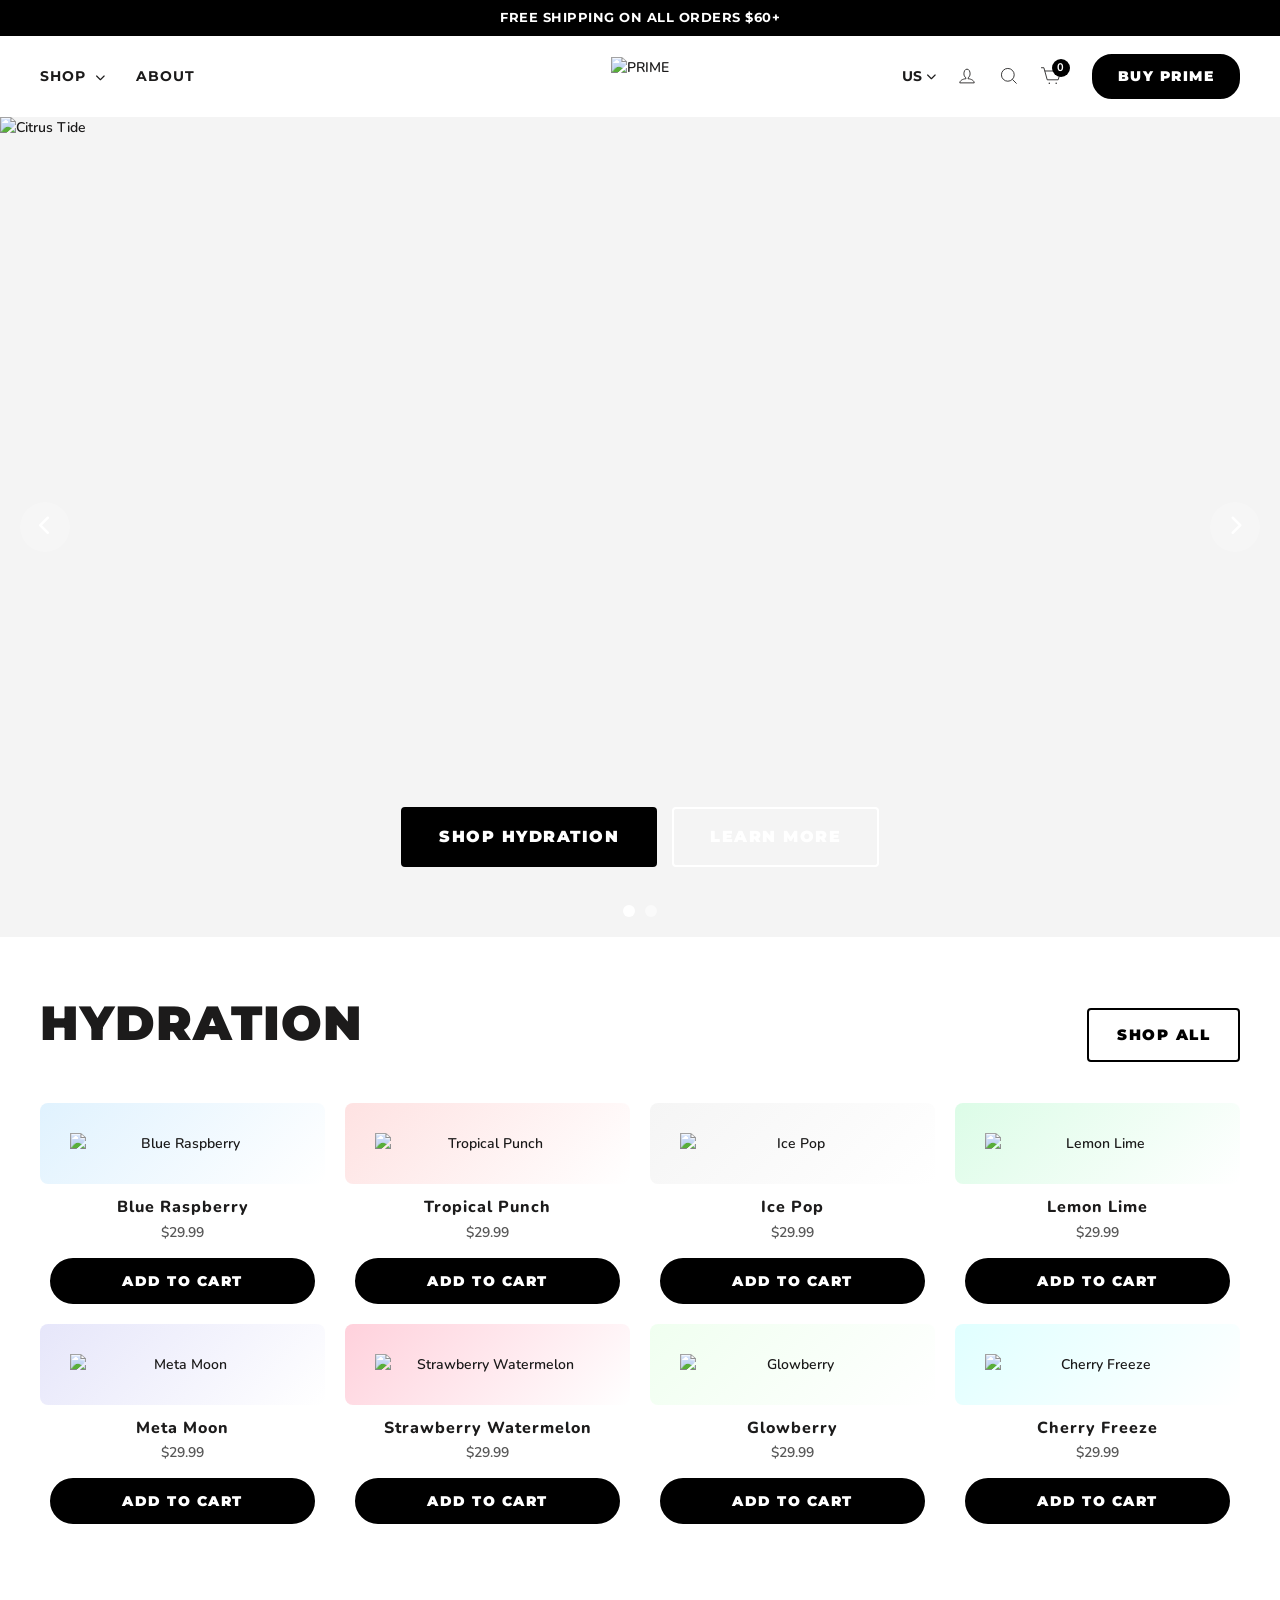
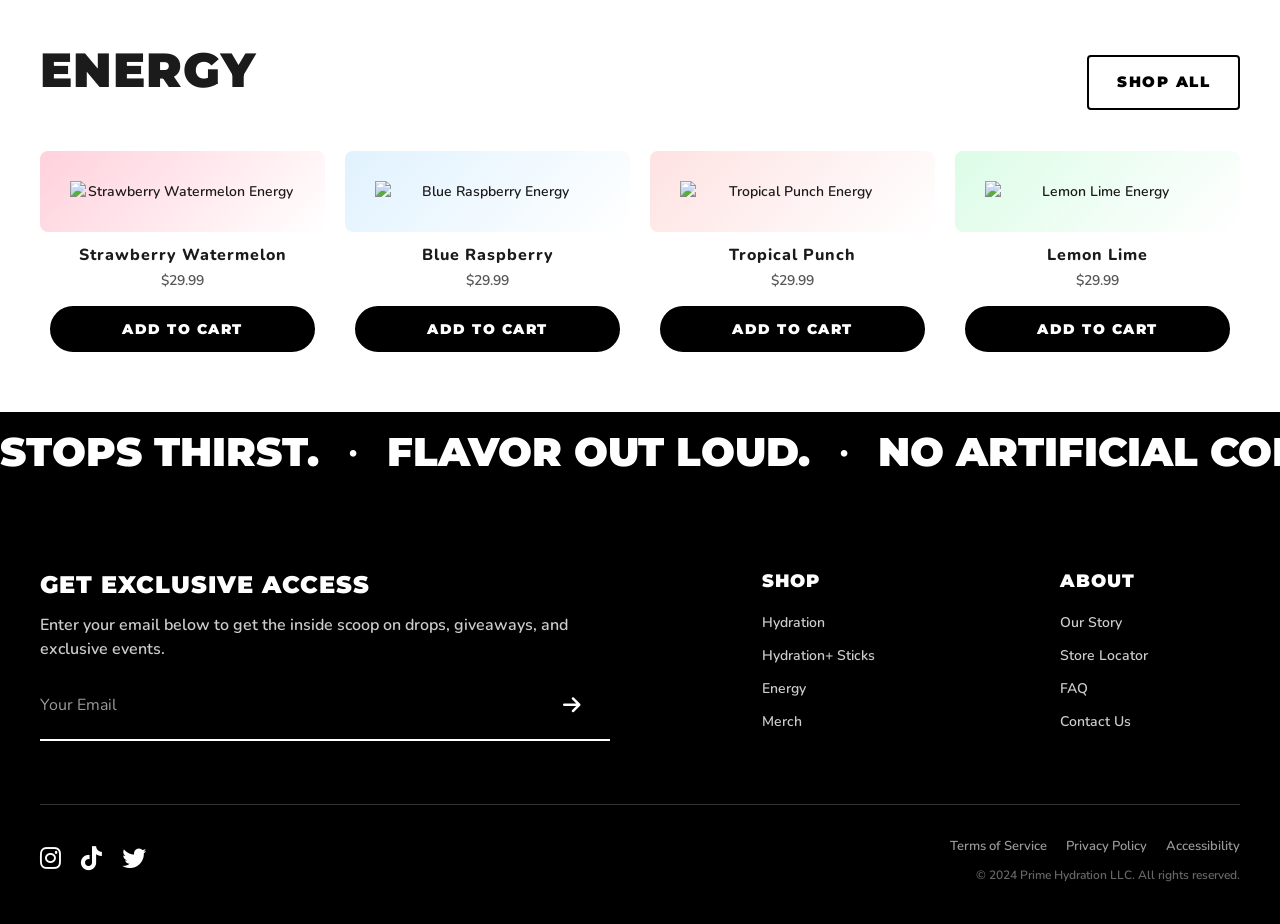
==== index.html @ 5a7ee8ff "INIT" ====
<!DOCTYPE html>
<html lang="en">

<head>
    <meta charset="UTF-8">
    <meta name="viewport" content="width=device-width, initial-scale=1.0">
    <title>Prime - Hydration, Energy, Stops Thirst</title>
    <!-- Fonts -->
    <link rel="preconnect" href="https://fonts.googleapis.com">
    <link rel="preconnect" href="https://fonts.gstatic.com" crossorigin>
    <link
        href="https://fonts.googleapis.com/css2?family=Montserrat:wght@500;700;900&family=Nunito:wght@400;600;700;800&display=swap"
        rel="stylesheet">
    <!-- Icons -->
    <link rel="stylesheet" href="https://cdnjs.cloudflare.com/ajax/libs/font-awesome/6.4.0/css/all.min.css">
    <!-- CSS -->
    <link rel="stylesheet" href="css/style.css">
</head>

<body>
    <div class="promo-bar">
        FREE SHIPPING ON ALL ORDERS $60+
    </div>

    <header class="header" id="header">
        <div class="header-left">
            <button class="mobile-menu-btn" aria-label="Menu"><i class="fa-solid fa-bars"></i></button>
            <nav class="nav-links">
                <a href="#" class="nav-link">SHOP <i class="fa-solid fa-chevron-down nav-chevron"></i></a>
                <a href="#" class="nav-link">ABOUT</a>
            </nav>
        </div>

        <div class="header-center">
            <a href="#" class="logo">
                <img src="https://drinkprime.com/cdn/shop/files/Prime-Logo_1600x.png?v=1637610173" alt="PRIME"
                    class="logo-img">
            </a>
        </div>

        <div class="header-right">
            <div class="country-selector icon-link">
                <span class="flag-icon">US</span> <i class="fa-solid fa-chevron-down nav-chevron"></i>
            </div>
            <a href="#" class="icon-link"><svg aria-hidden="true" focusable="false" role="presentation"
                    class="icon icon-user" viewBox="0 0 64 64" width="22" height="22">
                    <path
                        d="M35 39.84v-2.53c3.3-1.91 6-6.66 6-11.41 0-7.3-3-13.82-9-13.82s-9 6.52-9 13.82c0 4.75 2.7 9.51 6 11.41v2.53c-10.18.85-18 6-18 12.16h42c0-6.19-7.82-11.31-18-12.16z"
                        fill="none" stroke="currentColor" stroke-miterlimit="10" stroke-width="2.5"></path>
                </svg></a>
            <a href="#" class="icon-link"><svg aria-hidden="true" focusable="false" role="presentation"
                    class="icon icon-search" viewBox="0 0 64 64" width="22" height="22">
                    <path d="M47.16 28.58A18.58 18.58 0 1 1 28.58 10a18.58 18.58 0 0 1 18.58 18.58zM54 54L41.94 42"
                        fill="none" stroke="currentColor" stroke-miterlimit="10" stroke-width="2.5"></path>
                </svg></a>
            <a href="#" class="icon-link cart-icon">
                <svg aria-hidden="true" focusable="false" role="presentation" class="icon icon-cart" viewBox="0 0 64 64"
                    width="22" height="22">
                    <path d="M14 17.44h46.79l-7.94 25.61H20.96l-9.65-35.1H3" fill="none" stroke="currentColor"
                        stroke-miterlimit="10" stroke-width="2.5"></path>
                    <circle cx="27" cy="53" r="2" fill="currentColor"></circle>
                    <circle cx="47" cy="53" r="2" fill="currentColor"></circle>
                </svg>
                <span class="cart-count">0</span>
            </a>
            <a href="#" class="btn btn-primary buy-prime-btn d-none-mobile">BUY PRIME</a>
        </div>
    </header>

    <main>
        <!-- Hero Slideshow -->
        <section class="hero slideshow-container">
            <div class="slide active">
                <picture>
                    <source media="(min-width: 768px)"
                        srcset="https://drinkprime.com/cdn/shop/files/CIT_Web_DropBanner_Desktop_4320x1926_0a351f98-a2d5-452d-bfcd-c1e41a1df434_1600x.jpg?v=1772810176">
                    <img src="https://drinkprime.com/cdn/shop/files/CIT_Web_DropBanner_Desktop_4320x1926_0a351f98-a2d5-452d-bfcd-c1e41a1df434_1600x.jpg?v=1772810176"
                        alt="Citrus Tide" class="hero-bg-img">
                </picture>
                <div class="slide-content bottom-center fade-up-in">
                    <div class="hero-actions">
                        <a href="#" class="btn btn-primary btn-large">SHOP HYDRATION</a>
                        <a href="#" class="btn btn-outline-white btn-large">LEARN MORE</a>
                    </div>
                </div>
            </div>
            <div class="slide">
                <picture>
                    <div class="hero-bg-img"
                        style="background: linear-gradient(135deg, #1C1B1B, #333); width: 100%; height: 100%;"></div>
                </picture>
                <div class="slide-content center-center fade-up-in">
                    <h2 style="color:white; font-size:60px; margin-bottom:20px;">ENERGY</h2>
                    <div class="hero-actions">
                        <a href="#" class="btn btn-primary btn-large">SHOP ENERGY</a>
                    </div>
                </div>
            </div>

            <div class="slider-controls">
                <button class="slider-btn prev-btn" aria-label="Previous slide"><i
                        class="fa-solid fa-chevron-left"></i></button>
                <button class="slider-btn next-btn" aria-label="Next slide"><i
                        class="fa-solid fa-chevron-right"></i></button>
                <div class="slider-dots">
                    <span class="dot active" data-index="0"></span>
                    <span class="dot" data-index="1"></span>
                </div>
            </div>
        </section>

        <!-- Product Collection - Hydration -->
        <section class="collection-section container scroll-reveal">
            <div class="section-header">
                <h2 class="section-title">HYDRATION</h2>
                <a href="#" class="btn btn-outline-black shop-all-btn">SHOP ALL</a>
            </div>

            <div class="product-grid">
                <!-- Blue Raspberry -->
                <div class="product-card">
                    <div class="product-image-container gradient-bg-blue">
                        <img src="https://drinkprime.com/cdn/shop/products/PrimeHydration_1serve_bluerasberry_0000_2000x.png?v=1656076581"
                            alt="Blue Raspberry" class="product-img">
                    </div>
                    <div class="product-info">
                        <h3 class="product-title">Blue Raspberry</h3>
                        <div class="product-price">$29.99</div>
                        <button class="btn btn-primary w-100 add-to-cart-btn">ADD TO CART</button>
                    </div>
                </div>

                <!-- Tropical Punch -->
                <div class="product-card">
                    <div class="product-image-container gradient-bg-red">
                        <img src="https://drinkprime.com/cdn/shop/products/PrimeHydration_1serve_tropicalpunch_0000_1200x.png?v=1656076860"
                            alt="Tropical Punch" class="product-img">
                    </div>
                    <div class="product-info">
                        <h3 class="product-title">Tropical Punch</h3>
                        <div class="product-price">$29.99</div>
                        <button class="btn btn-primary w-100 add-to-cart-btn">ADD TO CART</button>
                    </div>
                </div>

                <!-- Ice Pop -->
                <div class="product-card">
                    <div class="product-image-container gradient-bg-grey">
                        <img src="https://drinkprime.com/cdn/shop/products/PrimeHydration_1serve_IcePop_0000_1200x.png?v=1656076690"
                            alt="Ice Pop" class="product-img">
                    </div>
                    <div class="product-info">
                        <h3 class="product-title">Ice Pop</h3>
                        <div class="product-price">$29.99</div>
                        <button class="btn btn-primary w-100 add-to-cart-btn">ADD TO CART</button>
                    </div>
                </div>

                <!-- Lemon Lime -->
                <div class="product-card">
                    <div class="product-image-container gradient-bg-green">
                        <img src="https://drinkprime.com/cdn/shop/products/PrimeHydration_1serve_lemonlime_0000_1200x.png?v=1656076731"
                            alt="Lemon Lime" class="product-img">
                    </div>
                    <div class="product-info">
                        <h3 class="product-title">Lemon Lime</h3>
                        <div class="product-price">$29.99</div>
                        <button class="btn btn-primary w-100 add-to-cart-btn">ADD TO CART</button>
                    </div>
                </div>

                <!-- Meta Moon -->
                <div class="product-card">
                    <div class="product-image-container gradient-bg-purple">
                        <img src="https://drinkprime.com/cdn/shop/products/Prime-Metamoon-ProductDetail-front_1200x.png?v=1662754165"
                            alt="Meta Moon" class="product-img">
                    </div>
                    <div class="product-info">
                        <h3 class="product-title">Meta Moon</h3>
                        <div class="product-price">$29.99</div>
                        <button class="btn btn-primary w-100 add-to-cart-btn">ADD TO CART</button>
                    </div>
                </div>

                <!-- Strawberry Watermelon -->
                <div class="product-card">
                    <div class="product-image-container gradient-bg-pink">
                        <img src="https://drinkprime.com/cdn/shop/products/Front_1200x.png?v=1672937745"
                            alt="Strawberry Watermelon" class="product-img">
                    </div>
                    <div class="product-info">
                        <h3 class="product-title">Strawberry Watermelon</h3>
                        <div class="product-price">$29.99</div>
                        <button class="btn btn-primary w-100 add-to-cart-btn">ADD TO CART</button>
                    </div>
                </div>

                <!-- Glowberry -->
                <div class="product-card">
                    <div class="product-image-container gradient-bg-lime">
                        <img src="https://drinkprime.com/cdn/shop/files/GB_Product_Page_-_Front_2000x.png?v=1722366864"
                            alt="Glowberry" class="product-img">
                    </div>
                    <div class="product-info">
                        <h3 class="product-title">Glowberry</h3>
                        <div class="product-price">$29.99</div>
                        <button class="btn btn-primary w-100 add-to-cart-btn">ADD TO CART</button>
                    </div>
                </div>

                <!-- Cherry Freeze -->
                <div class="product-card">
                    <div class="product-image-container gradient-bg-cyan">
                        <img src="https://drinkprime.com/cdn/shop/files/Prime_hydration_1serve_16.9oz_US_CherryFreeze_Fortis_00000_1200x.png?v=1745589968"
                            alt="Cherry Freeze" class="product-img">
                    </div>
                    <div class="product-info">
                        <h3 class="product-title">Cherry Freeze</h3>
                        <div class="product-price">$29.99</div>
                        <button class="btn btn-primary w-100 add-to-cart-btn">ADD TO CART</button>
                    </div>
                </div>
            </div>
        </section>

        <!-- Product Collection - Energy -->
        <section class="collection-section container scroll-reveal">
            <div class="section-header">
                <h2 class="section-title">ENERGY</h2>
                <a href="#" class="btn btn-outline-black shop-all-btn">SHOP ALL</a>
            </div>

            <div class="product-grid">
                <!-- Strawberry Watermelon Energy -->
                <div class="product-card">
                    <div class="product-image-container gradient-bg-pink">
                        <img src="https://drinkprime.com/cdn/shop/products/Front_1200x.png?v=1672937745"
                            alt="Strawberry Watermelon Energy" class="product-img">
                    </div>
                    <div class="product-info">
                        <h3 class="product-title">Strawberry Watermelon</h3>
                        <div class="product-price">$29.99</div>
                        <button class="btn btn-primary w-100 add-to-cart-btn">ADD TO CART</button>
                    </div>
                </div>

                <!-- Blue Raspberry Energy -->
                <div class="product-card">
                    <div class="product-image-container gradient-bg-blue">
                        <img src="https://drinkprime.com/cdn/shop/products/PrimeHydration_1serve_bluerasberry_0000_2000x.png?v=1656076581"
                            alt="Blue Raspberry Energy" class="product-img">
                    </div>
                    <div class="product-info">
                        <h3 class="product-title">Blue Raspberry</h3>
                        <div class="product-price">$29.99</div>
                        <button class="btn btn-primary w-100 add-to-cart-btn">ADD TO CART</button>
                    </div>
                </div>

                <!-- Tropical Punch Energy -->
                <div class="product-card">
                    <div class="product-image-container gradient-bg-red">
                        <img src="https://drinkprime.com/cdn/shop/products/PrimeHydration_1serve_tropicalpunch_0000_1200x.png?v=1656076860"
                            alt="Tropical Punch Energy" class="product-img">
                    </div>
                    <div class="product-info">
                        <h3 class="product-title">Tropical Punch</h3>
                        <div class="product-price">$29.99</div>
                        <button class="btn btn-primary w-100 add-to-cart-btn">ADD TO CART</button>
                    </div>
                </div>

                <!-- Lemon Lime Energy -->
                <div class="product-card">
                    <div class="product-image-container gradient-bg-green">
                        <img src="https://drinkprime.com/cdn/shop/products/PrimeHydration_1serve_lemonlime_0000_1200x.png?v=1656076731"
                            alt="Lemon Lime Energy" class="product-img">
                    </div>
                    <div class="product-info">
                        <h3 class="product-title">Lemon Lime</h3>
                        <div class="product-price">$29.99</div>
                        <button class="btn btn-primary w-100 add-to-cart-btn">ADD TO CART</button>
                    </div>
                </div>
            </div>
        </section>

        <!-- Marquee / Text Crawler -->
        <section class="marquee-section overflow-hidden py-10">
            <div class="marquee-wrapper">
                <div class="marquee-content">
                    <span>STOPS THIRST.</span>
                    <span class="dot">•</span>
                    <span>FLAVOR OUT LOUD.</span>
                    <span class="dot">•</span>
                    <span>NO ARTIFICIAL COLORS.</span>
                    <span class="dot">•</span>
                    <span>10% COCONUT WATER.</span>
                    <span class="dot">•</span>
                    <span>STOPS THIRST.</span>
                    <span class="dot">•</span>
                    <span>FLAVOR OUT LOUD.</span>
                    <span class="dot">•</span>
                    <span>NO ARTIFICIAL COLORS.</span>
                    <span class="dot">•</span>
                    <span>10% COCONUT WATER.</span>
                </div>
                <div class="marquee-content" aria-hidden="true">
                    <span>STOPS THIRST.</span>
                    <span class="dot">•</span>
                    <span>FLAVOR OUT LOUD.</span>
                    <span class="dot">•</span>
                    <span>NO ARTIFICIAL COLORS.</span>
                    <span class="dot">•</span>
                    <span>10% COCONUT WATER.</span>
                    <span class="dot">•</span>
                    <span>STOPS THIRST.</span>
                    <span class="dot">•</span>
                    <span>FLAVOR OUT LOUD.</span>
                    <span class="dot">•</span>
                    <span>NO ARTIFICIAL COLORS.</span>
                    <span class="dot">•</span>
                    <span>10% COCONUT WATER.</span>
                </div>
            </div>
        </section>

    </main>

    <footer class="footer">
        <div class="container">
            <div class="footer-top">
                <div class="footer-newsletter">
                    <h3>GET EXCLUSIVE ACCESS</h3>
                    <p>Enter your email below to get the inside scoop on drops, giveaways, and exclusive events.</p>
                    <form class="newsletter-form">
                        <input type="email" placeholder="Your Email" required>
                        <button type="submit" class="btn btn-square"><i class="fa-solid fa-arrow-right"></i></button>
                    </form>
                </div>
                <div class="footer-links-grid">
                    <div class="footer-col">
                        <h4>SHOP</h4>
                        <ul class="footer-links">
                            <li><a href="#">Hydration</a></li>
                            <li><a href="#">Hydration+ Sticks</a></li>
                            <li><a href="#">Energy</a></li>
                            <li><a href="#">Merch</a></li>
                        </ul>
                    </div>
                    <div class="footer-col">
                        <h4>ABOUT</h4>
                        <ul class="footer-links">
                            <li><a href="#">Our Story</a></li>
                            <li><a href="#">Store Locator</a></li>
                            <li><a href="#">FAQ</a></li>
                            <li><a href="#">Contact Us</a></li>
                        </ul>
                    </div>
                </div>
            </div>
            <div class="footer-bottom">
                <div class="footer-socials">
                    <a href="#"><i class="fa-brands fa-instagram"></i></a>
                    <a href="#"><i class="fa-brands fa-tiktok"></i></a>
                    <a href="#"><i class="fa-brands fa-twitter"></i></a>
                </div>
                <div class="footer-legal">
                    <div class="legal-links">
                        <a href="#">Terms of Service</a>
                        <a href="#">Privacy Policy</a>
                        <a href="#">Accessibility</a>
                    </div>
                    <p class="copyright">&copy; 2024 Prime Hydration LLC. All rights reserved.</p>
                </div>
            </div>
        </div>
    </footer>

    <script src="js/main.js"></script>
</body>

</html>
---- css/style.css ----
/* 
 * Prime Website CSS variables and globals 
 * Fonts: Montserrat (Headers/Nav), Nunito (Body)
 */

:root {
    --primary-color: #000000;
    --text-color: #1c1b1b;
    --bg-color: #ffffff;
    --border-color: #e5e5e5;

    --font-heading: 'Montserrat', sans-serif;
    /* Simulating Normalidad Extended */
    --font-body: 'Nunito', sans-serif;

    --transition-fast: 0.2s ease-in-out;
    --transition-normal: 0.4s cubic-bezier(0.25, 0.46, 0.45, 0.94);
    --transition-slow: 0.8s cubic-bezier(0.25, 0.46, 0.45, 0.94);
}

* {
    box-sizing: border-box;
    margin: 0;
    padding: 0;
}

body {
    font-family: var(--font-body);
    color: var(--text-color);
    background-color: var(--bg-color);
    line-height: 1.5;
    font-size: 14px;
    font-weight: 600;
    -webkit-font-smoothing: antialiased;
}

h1,
h2,
h3,
h4,
h5,
h6 {
    font-family: var(--font-heading);
    font-weight: 900;
    text-transform: uppercase;
    letter-spacing: 1px;
    line-height: 1.1;
    margin-bottom: 0.5em;
}

a {
    color: inherit;
    text-decoration: none;
    transition: color var(--transition-fast);
}

ul {
    list-style: none;
}

img {
    max-width: 100%;
    height: auto;
    display: block;
}

.container {
    max-width: 1440px;
    margin: 0 auto;
    padding: 0 40px;
}

@media (max-width: 768px) {
    .container {
        padding: 0 20px;
    }
}

/* ==========================================
 * Promo Bar 
 * ========================================== */
.promo-bar {
    background-color: var(--primary-color);
    color: white;
    text-align: center;
    padding: 8px;
    font-size: 13px;
    font-family: var(--font-heading);
    font-weight: 700;
    letter-spacing: 0.5px;
    z-index: 1001;
    position: relative;
}

/* ==========================================
 * Buttons 
 * ========================================== */
.btn {
    display: inline-flex;
    align-items: center;
    justify-content: center;
    padding: 14px 28px;
    font-family: var(--font-heading);
    font-weight: 900;
    font-size: 15px;
    text-transform: uppercase;
    letter-spacing: 1.5px;
    border-radius: 4px;
    cursor: pointer;
    border: none;
    transition: all 0.3s ease;
    text-align: center;
    position: relative;
    overflow: hidden;
}

.btn-large {
    padding: 16px 36px;
    font-size: 16px;
}

.w-100 {
    width: 100%;
}

.btn-primary {
    background-color: var(--primary-color);
    color: white;
    border: 2px solid var(--primary-color);
}

.btn-primary:hover {
    background-color: transparent;
    color: var(--primary-color);
}

/* Fill animation for black outline button */
.btn-outline-black {
    background: transparent;
    color: var(--primary-color);
    border: 2px solid var(--primary-color);
    background-image: linear-gradient(to top, var(--primary-color) 50%, transparent 50%);
    background-size: 100% 200%;
    background-position: top;
    transition: background-position 0.4s ease-out, color 0.4s ease-out;
}

.btn-outline-black:hover {
    background-position: bottom;
    color: white;
}

/* Fill animation for white outline button */
.btn-outline-white {
    background: transparent;
    color: white;
    border: 2px solid white;
    background-image: linear-gradient(to top, white 50%, transparent 50%);
    background-size: 100% 200%;
    background-position: top;
    transition: background-position 0.4s ease-out, color 0.4s ease-out;
}

.btn-outline-white:hover {
    background-position: bottom;
    color: var(--primary-color);
}

/* ==========================================
 * Header 
 * ========================================== */
.header {
    display: grid;
    grid-template-columns: 1fr auto 1fr;
    align-items: center;
    padding: 18px 40px;
    background: white;
    position: sticky;
    top: 0;
    z-index: 1000;
    box-shadow: 0 1px 3px rgba(0, 0, 0, 0.05);
    transition: transform var(--transition-fast);
}

.header.scrolled-up {
    transform: translateY(-100%);
}

.header-left,
.header-right {
    display: flex;
    align-items: center;
    gap: 20px;
}

.header-right {
    justify-content: flex-end;
}

.nav-links {
    display: flex;
    gap: 30px;
}

.nav-link {
    font-family: var(--font-heading);
    font-weight: 700;
    font-size: 14px;
    letter-spacing: 1px;
    position: relative;
}

.nav-link::after {
    content: '';
    position: absolute;
    width: 0;
    height: 2px;
    bottom: -4px;
    left: 0;
    background-color: var(--primary-color);
    transition: width var(--transition-fast);
}

.nav-link:hover::after {
    width: 100%;
}

.nav-chevron {
    font-size: 10px;
    margin-left: 4px;
}

.logo-img {
    height: 38px;
}

.icon-link {
    display: flex;
    align-items: center;
    cursor: pointer;
}

.cart-icon {
    position: relative;
}

.cart-count {
    position: absolute;
    top: -6px;
    right: -8px;
    background: black;
    color: white;
    border-radius: 50%;
    width: 18px;
    height: 18px;
    display: flex;
    align-items: center;
    justify-content: center;
    font-size: 11px;
    font-weight: bold;
    font-family: var(--font-body);
}

.buy-prime-btn {
    padding: 10px 24px;
    font-size: 14px;
    border-radius: 20px;
    margin-left: 10px;
}

.mobile-menu-btn {
    display: none;
    background: none;
    border: none;
    font-size: 20px;
    cursor: pointer;
}

.flag-icon {
    font-family: var(--font-heading);
    font-weight: 700;
    font-size: 14px;
}

/* ==========================================
 * Hero Section 
 * ========================================== */
.hero {
    position: relative;
    width: 100%;
    height: calc(100vh - 80px);
    /* Adjust based on header */
    overflow: hidden;
    background-color: #f4f4f4;
}

.slide {
    position: absolute;
    top: 0;
    left: 0;
    width: 100%;
    height: 100%;
    opacity: 0;
    transition: opacity 0.8s ease;
    z-index: 1;
}

.slide.active {
    opacity: 1;
    z-index: 2;
}

.hero-bg-img {
    width: 100%;
    height: 100%;
    object-fit: cover;
    object-position: center;
}

.slide-content {
    position: absolute;
    z-index: 3;
    padding: 20px;
}

.slide-content.bottom-center {
    bottom: 50px;
    left: 50%;
    transform: translateX(-50%);
    width: 100%;
    text-align: center;
}

.center-center {
    top: 50%;
    left: 50%;
    transform: translate(-50%, -50%);
    text-align: center;
    width: 100%;
}

/* Slider Controls */
.slider-controls {
    position: absolute;
    width: 100%;
    height: 100%;
    top: 0;
    left: 0;
    pointer-events: none;
    z-index: 10;
}

.slider-btn {
    position: absolute;
    top: 50%;
    transform: translateY(-50%);
    background: rgba(255, 255, 255, 0.2);
    color: white;
    border: none;
    width: 50px;
    height: 50px;
    border-radius: 50%;
    cursor: pointer;
    pointer-events: auto;
    font-size: 20px;
    transition: background var(--transition-fast);
}

.slider-btn:hover {
    background: rgba(255, 255, 255, 0.4);
}

.prev-btn {
    left: 20px;
}

.next-btn {
    right: 20px;
}

.slider-dots {
    position: absolute;
    bottom: 20px;
    width: 100%;
    display: flex;
    justify-content: center;
    gap: 10px;
    pointer-events: auto;
}

.slider-dots .dot {
    width: 12px;
    height: 12px;
    border-radius: 50%;
    background: rgba(255, 255, 255, 0.5);
    cursor: pointer;
    transition: background var(--transition-fast);
}

.slider-dots .dot.active {
    background: white;
}

.hero-actions {
    display: flex;
    gap: 15px;
    justify-content: center;
    flex-wrap: wrap;
}

@media (max-width: 768px) {
    .hero-actions {
        flex-direction: column;
        align-items: stretch;
        width: 90%;
        margin: 0 auto;
    }
}

/* ==========================================
 * General Sections & Animation
 * ========================================== */
.section-header {
    display: flex;
    justify-content: space-between;
    align-items: baseline;
    margin-bottom: 30px;
    margin-top: 60px;
}

.section-title {
    font-size: 48px;
}

.scroll-reveal {
    opacity: 0;
    transform: translateY(40px);
    transition: opacity var(--transition-slow), transform var(--transition-slow);
}

.scroll-reveal.visible {
    opacity: 1;
    transform: translateY(0);
}

.fade-up-in {
    animation: fadeUpIn 1s ease-out forwards;
}

@keyframes fadeUpIn {
    0% {
        opacity: 0;
        transform: translate(-50%, 30px);
    }

    100% {
        opacity: 1;
        transform: translate(-50%, 0);
    }
}

/* ==========================================
 * Product Grid 
 * ========================================== */
.product-grid {
    display: grid;
    grid-template-columns: repeat(4, 1fr);
    gap: 20px;
    padding-bottom: 60px;
}

.product-card {
    text-align: center;
    cursor: pointer;
}

.product-card:hover .product-img {
    transform: scale(1.05);
}

.product-image-container {
    padding: 30px;
    border-radius: 8px;
    margin-bottom: 15px;
    position: relative;
    overflow: hidden;
    /* Soft gradients to emulate the Prime aesthetic */
}

.gradient-bg-orange {
    background: linear-gradient(135deg, #FFEFBA 0%, #FFFFFF 100%);
}

.gradient-bg-blue {
    background: linear-gradient(135deg, #E0F2FE 0%, #FFFFFF 100%);
}

.gradient-bg-red {
    background: linear-gradient(135deg, #FEE2E2 0%, #FFFFFF 100%);
}

.gradient-bg-green {
    background: linear-gradient(135deg, #DCFCE7 0%, #FFFFFF 100%);
}

.gradient-bg-pink {
    background: linear-gradient(135deg, #FFD1DC 0%, #FFFFFF 100%);
}

.gradient-bg-cyan {
    background: linear-gradient(135deg, #E0FFFF 0%, #FFFFFF 100%);
}

.gradient-bg-purple {
    background: linear-gradient(135deg, #E6E6FA 0%, #FFFFFF 100%);
}

.gradient-bg-yellow {
    background: linear-gradient(135deg, #FFF9C4 0%, #FFFFFF 100%);
}

.gradient-bg-grey {
    background: linear-gradient(135deg, #F5F5F5 0%, #FFFFFF 100%);
}

.gradient-bg-lime {
    background: linear-gradient(135deg, #F0FFF0 0%, #FFFFFF 100%);
}

.gradient-bg-dark {
    background: linear-gradient(135deg, #333333 0%, #1C1B1B 100%);
}

.product-img {
    transition: transform var(--transition-normal);
    margin: 0 auto;
}

.product-badge {
    position: absolute;
    top: 15px;
    left: 15px;
    background: black;
    color: white;
    font-family: var(--font-heading);
    font-size: 10px;
    font-weight: 800;
    padding: 4px 8px;
    border-radius: 2px;
}

.product-info {
    padding: 0 10px;
}

.product-title {
    font-size: 16px;
    margin-bottom: 5px;
    text-transform: none;
    font-family: var(--font-body);
    font-weight: 800;
}

.product-price {
    font-size: 14px;
    color: #555;
    margin-bottom: 15px;
}

.add-to-cart-btn {
    border-radius: 30px;
    padding: 12px;
    font-size: 14px;
}

/* ==========================================
 * Marquee Crawler
 * ========================================== */
.marquee-section {
    background-color: var(--primary-color);
    color: white;
    padding: 20px 0;
    user-select: none;
}

.overflow-hidden {
    overflow: hidden;
}

.marquee-wrapper {
    display: flex;
    white-space: nowrap;
}

.marquee-content {
    display: flex;
    flex: 0 0 auto;
    align-items: center;
    gap: 30px;
    animation: scrollText 20s linear infinite;
    padding-right: 30px;
}

.marquee-content span {
    font-family: var(--font-heading);
    font-size: 40px;
    font-weight: 900;
    line-height: 1;
}

.marquee-content .dot {
    font-size: 20px;
}

@keyframes scrollText {
    0% {
        transform: translateX(0);
    }

    100% {
        transform: translateX(-100%);
    }
}

/* ==========================================
 * Footer
 * ========================================== */
.footer {
    background-color: var(--primary-color);
    color: white;
    padding: 80px 0 40px;
}

.footer-top {
    display: grid;
    grid-template-columns: 1fr 1fr;
    gap: 60px;
    margin-bottom: 60px;
}

.footer-newsletter h3 {
    font-size: 24px;
    margin-bottom: 15px;
}

.footer-newsletter p {
    font-size: 16px;
    margin-bottom: 20px;
    color: #ccc;
}

.newsletter-form {
    display: flex;
    border-bottom: 2px solid white;
    padding-bottom: 10px;
}

.newsletter-form input {
    flex: 1;
    background: transparent;
    border: none;
    color: white;
    font-size: 16px;
    font-family: var(--font-body);
    outline: none;
}

.newsletter-form input::placeholder {
    color: #999;
}

.btn-square {
    background: transparent;
    color: white;
    border: none;
    cursor: pointer;
    font-size: 20px;
}

.footer-links-grid {
    display: flex;
    justify-content: space-around;
}

.footer-col h4 {
    font-size: 18px;
    margin-bottom: 20px;
}

.footer-links li {
    margin-bottom: 12px;
}

.footer-links a {
    color: #ccc;
    font-weight: 600;
}

.footer-links a:hover {
    color: white;
}

.footer-bottom {
    display: flex;
    justify-content: space-between;
    align-items: center;
    border-top: 1px solid #333;
    padding-top: 30px;
}

.footer-socials {
    display: flex;
    gap: 20px;
    font-size: 24px;
}

.footer-socials a:hover {
    color: #aaa;
}

.footer-legal {
    text-align: right;
}

.legal-links {
    margin-bottom: 10px;
}

.legal-links a {
    color: #999;
    margin-left: 15px;
    font-size: 13px;
}

.legal-links a:hover {
    color: white;
}

.copyright {
    color: #666;
    font-size: 12px;
}

/* ==========================================
 * Responsive Design 
 * ========================================== */
@media (max-width: 1024px) {
    .product-grid {
        grid-template-columns: repeat(2, 1fr);
    }
}

@media (max-width: 768px) {

    .nav-links,
    .desktop-only,
    .country-selector,
    .d-none-mobile {
        display: none;
    }

    .mobile-menu-btn {
        display: block;
    }

    .header {
        grid-template-columns: auto 1fr auto;
        padding: 15px 20px;
    }

    .footer-top {
        grid-template-columns: 1fr;
    }

    .footer-links-grid {
        justify-content: flex-start;
        gap: 40px;
    }

    .footer-bottom {
        flex-direction: column;
        gap: 30px;
        text-align: center;
        align-items: center;
    }

    .footer-legal {
        text-align: center;
    }

    .legal-links a {
        margin: 0 10px;
    }

    .section-title {
        font-size: 32px;
    }
}

@media (max-width: 480px) {
    .product-grid {
        grid-template-columns: 1fr;
    }
}
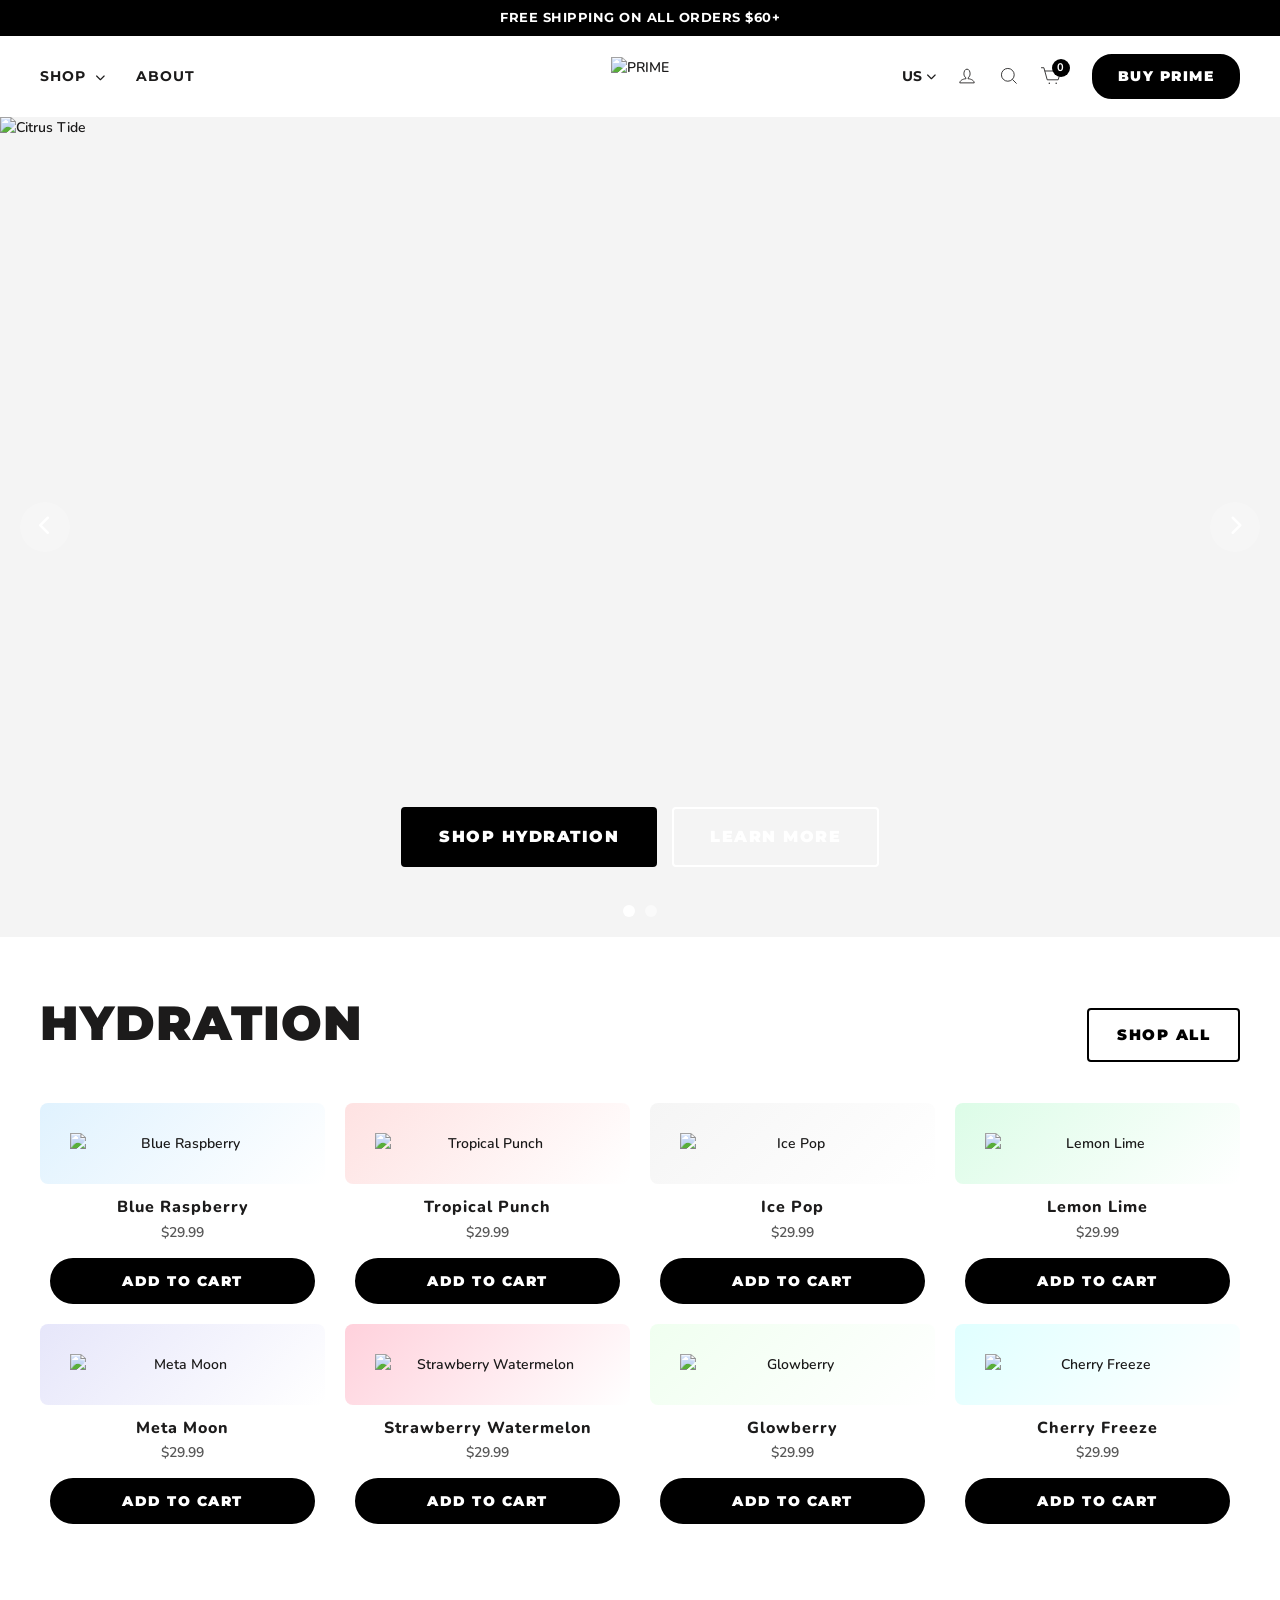
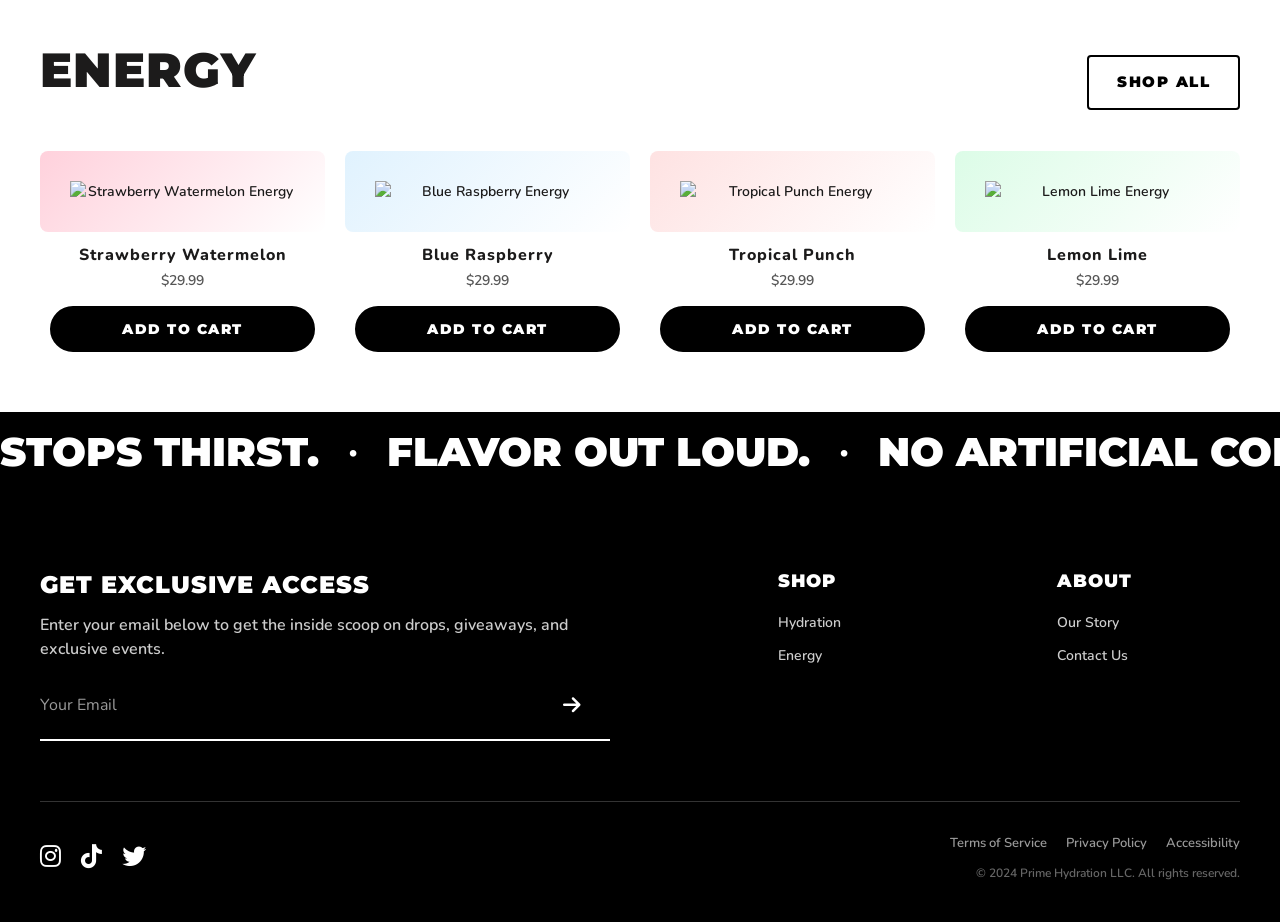
==== commit 06267545: "feat: add dedicated About Us and Cart pages, and introduce main.js for client-side functionality." ====
--- a/index.html
+++ b/index.html
@@ -5,6 +5,7 @@
     <meta charset="UTF-8">
     <meta name="viewport" content="width=device-width, initial-scale=1.0">
     <title>Prime - Hydration, Energy, Stops Thirst</title>
+    <meta name="description" content="Prime Hydration energy drinks and hydration products">
     <!-- Fonts -->
     <link rel="preconnect" href="https://fonts.googleapis.com">
     <link rel="preconnect" href="https://fonts.gstatic.com" crossorigin>
@@ -15,6 +16,15 @@
     <link rel="stylesheet" href="https://cdnjs.cloudflare.com/ajax/libs/font-awesome/6.4.0/css/all.min.css">
     <!-- CSS -->
     <link rel="stylesheet" href="css/style.css">
+    <!-- Google tag (gtag.js) -->
+    <script async src="https://www.googletagmanager.com/gtag/js?id=G-43ZJDV9CBJ"></script>
+    <script>
+        window.dataLayer = window.dataLayer || [];
+        function gtag() { dataLayer.push(arguments); }
+        gtag('js', new Date());
+
+        gtag('config', 'G-43ZJDV9CBJ');
+    </script>
 </head>
 
 <body>
@@ -26,13 +36,13 @@
         <div class="header-left">
             <button class="mobile-menu-btn" aria-label="Menu"><i class="fa-solid fa-bars"></i></button>
             <nav class="nav-links">
-                <a href="#" class="nav-link">SHOP <i class="fa-solid fa-chevron-down nav-chevron"></i></a>
-                <a href="#" class="nav-link">ABOUT</a>
+                <a href="#hydration" class="nav-link">SHOP <i class="fa-solid fa-chevron-down nav-chevron"></i></a>
+                <a href="about.html" class="nav-link">ABOUT</a>
             </nav>
         </div>
 
         <div class="header-center">
-            <a href="#" class="logo">
+            <a href="index.html" class="logo">
                 <img src="https://drinkprime.com/cdn/shop/files/Prime-Logo_1600x.png?v=1637610173" alt="PRIME"
                     class="logo-img">
             </a>
@@ -53,7 +63,7 @@
                     <path d="M47.16 28.58A18.58 18.58 0 1 1 28.58 10a18.58 18.58 0 0 1 18.58 18.58zM54 54L41.94 42"
                         fill="none" stroke="currentColor" stroke-miterlimit="10" stroke-width="2.5"></path>
                 </svg></a>
-            <a href="#" class="icon-link cart-icon">
+            <a href="cart.html" class="icon-link cart-icon">
                 <svg aria-hidden="true" focusable="false" role="presentation" class="icon icon-cart" viewBox="0 0 64 64"
                     width="22" height="22">
                     <path d="M14 17.44h46.79l-7.94 25.61H20.96l-9.65-35.1H3" fill="none" stroke="currentColor"
@@ -63,7 +73,7 @@
                 </svg>
                 <span class="cart-count">0</span>
             </a>
-            <a href="#" class="btn btn-primary buy-prime-btn d-none-mobile">BUY PRIME</a>
+            <a href="#hydration" class="btn btn-primary buy-prime-btn d-none-mobile">BUY PRIME</a>
         </div>
     </header>
 
@@ -110,7 +120,7 @@
         </section>
 
         <!-- Product Collection - Hydration -->
-        <section class="collection-section container scroll-reveal">
+        <section id="hydration" class="collection-section container scroll-reveal">
             <div class="section-header">
                 <h2 class="section-title">HYDRATION</h2>
                 <a href="#" class="btn btn-outline-black shop-all-btn">SHOP ALL</a>
@@ -224,7 +234,7 @@
         </section>
 
         <!-- Product Collection - Energy -->
-        <section class="collection-section container scroll-reveal">
+        <section id="energy" class="collection-section container scroll-reveal">
             <div class="section-header">
                 <h2 class="section-title">ENERGY</h2>
                 <a href="#" class="btn btn-outline-black shop-all-btn">SHOP ALL</a>
@@ -342,18 +352,14 @@
                     <div class="footer-col">
                         <h4>SHOP</h4>
                         <ul class="footer-links">
-                            <li><a href="#">Hydration</a></li>
-                            <li><a href="#">Hydration+ Sticks</a></li>
-                            <li><a href="#">Energy</a></li>
-                            <li><a href="#">Merch</a></li>
+                            <li><a href="#hydration">Hydration</a></li>
+                            <li><a href="#energy">Energy</a></li>
                         </ul>
                     </div>
                     <div class="footer-col">
                         <h4>ABOUT</h4>
                         <ul class="footer-links">
-                            <li><a href="#">Our Story</a></li>
-                            <li><a href="#">Store Locator</a></li>
-                            <li><a href="#">FAQ</a></li>
+                            <li><a href="about.html">Our Story</a></li>
                             <li><a href="#">Contact Us</a></li>
                         </ul>
                     </div>
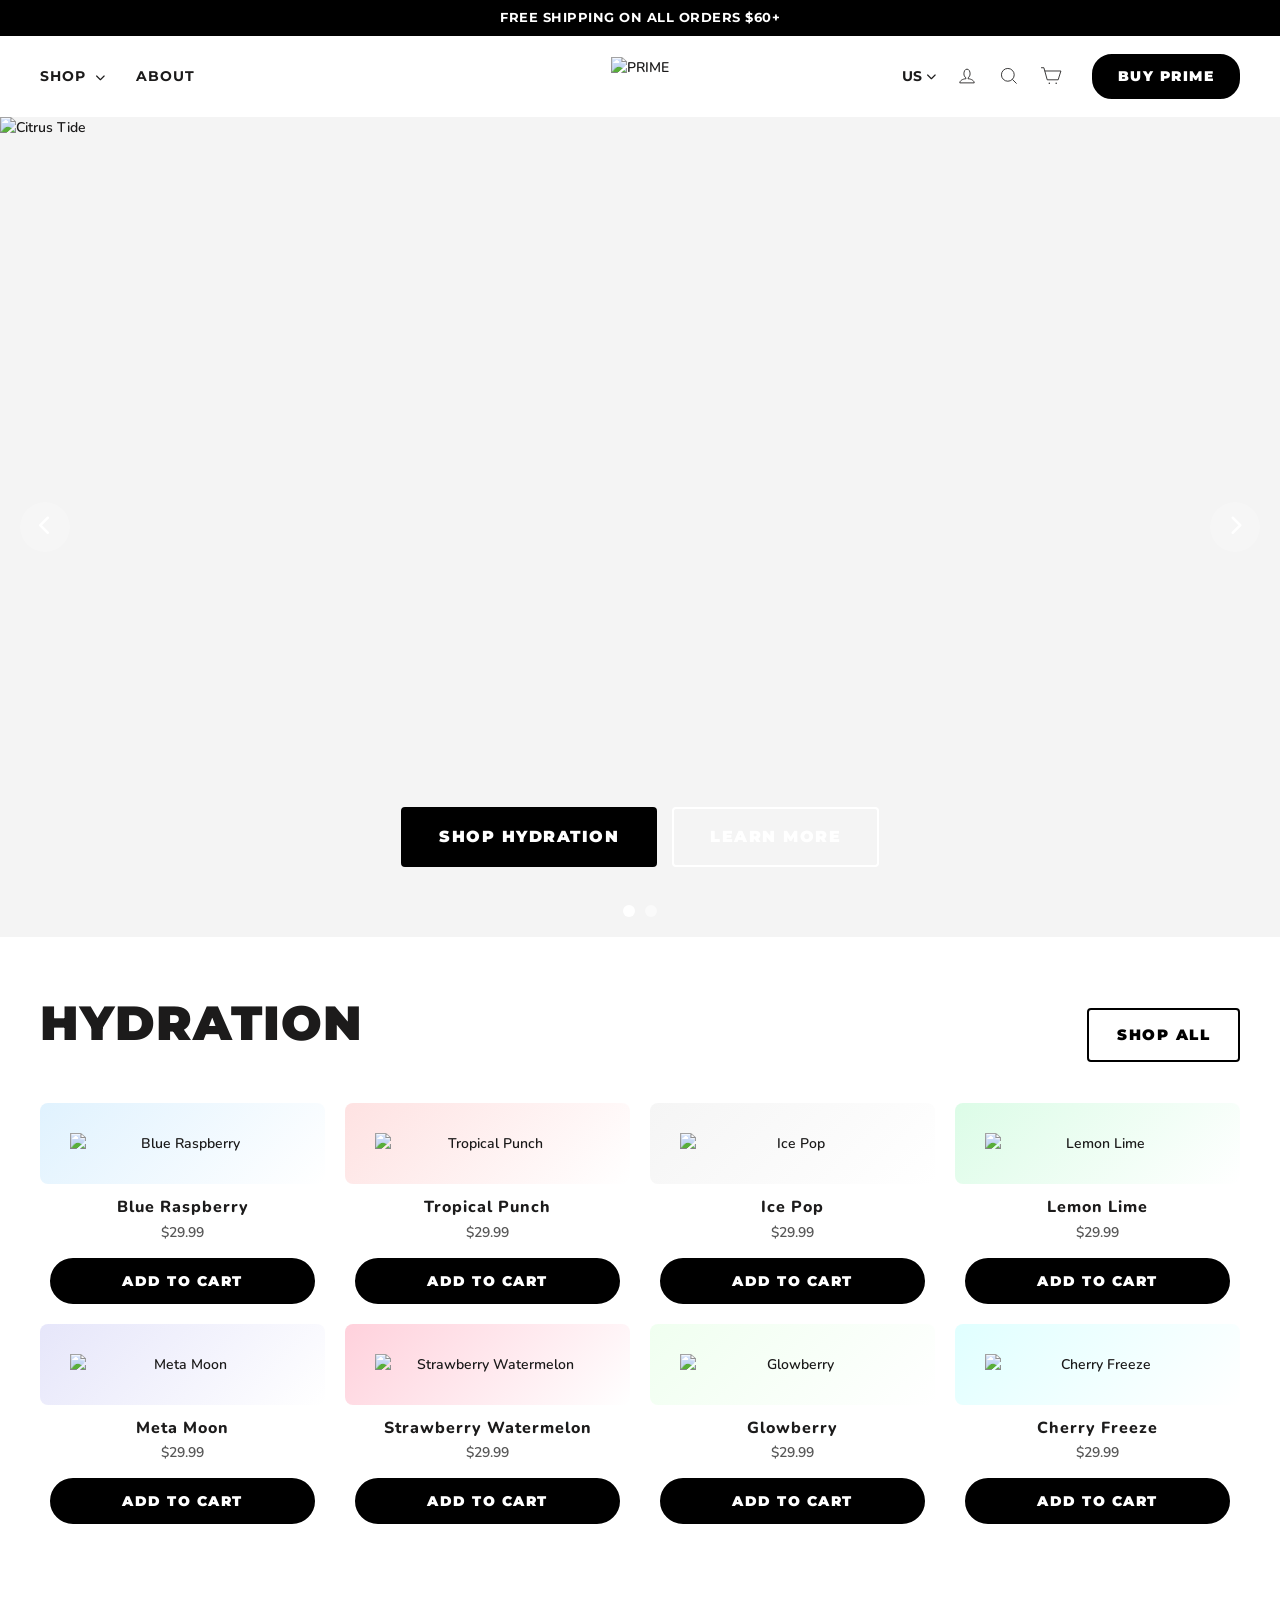
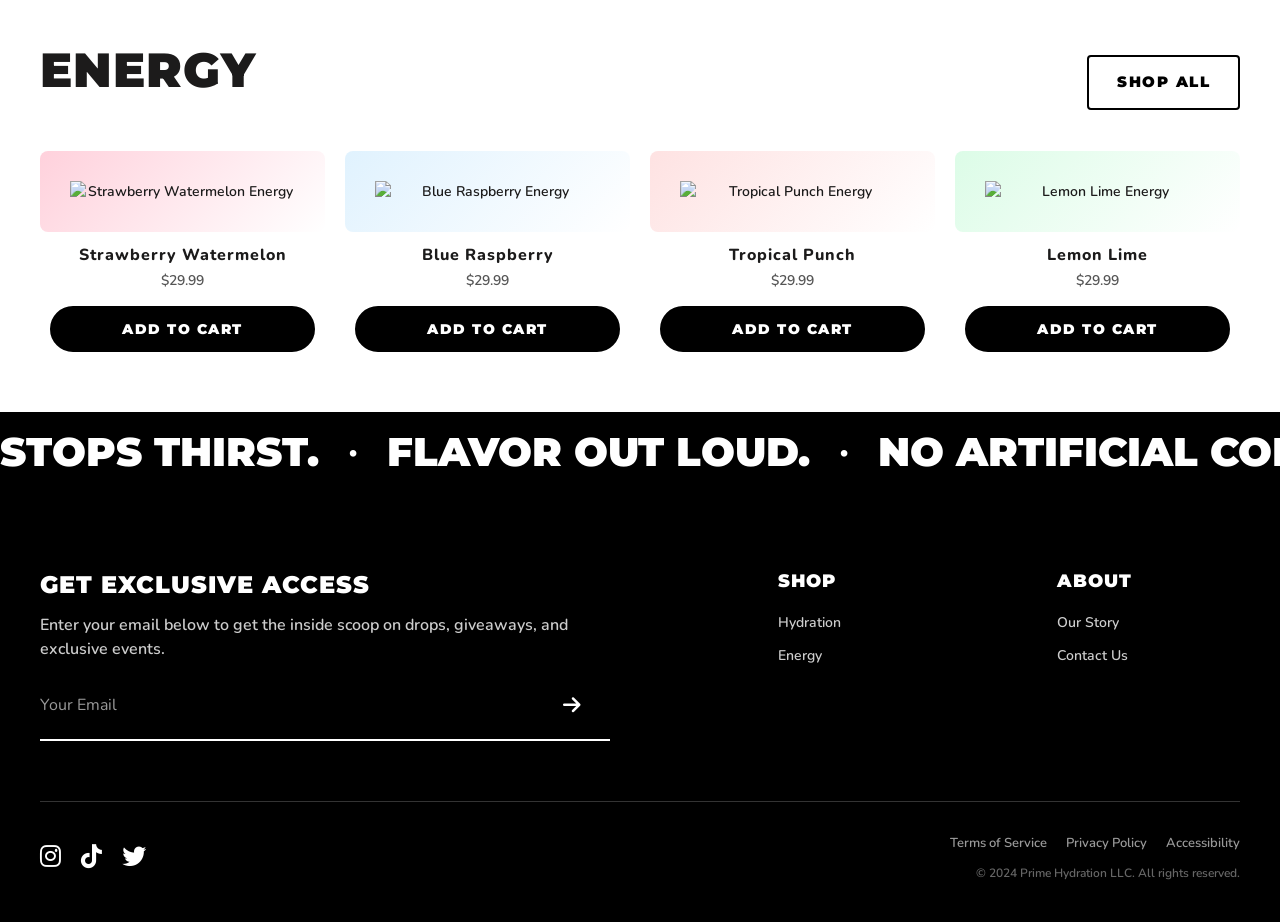
==== commit 7137b7f4: "feat: Implement dynamic product detail pages by adding a product data module and updating product ca" ====
--- a/index.html
+++ b/index.html
@@ -4,8 +4,42 @@
 <head>
     <meta charset="UTF-8">
     <meta name="viewport" content="width=device-width, initial-scale=1.0">
-    <title>Prime - Hydration, Energy, Stops Thirst</title>
-    <meta name="description" content="Prime Hydration energy drinks and hydration products">
+    <title>PRIME | Hydration and Energy Drinks | Refresh, Replenish, Refuel</title>
+    <meta name="description"
+        content="PRIME was developed to fill the void where great taste meets function. Explore our Hydration and Energy collections with 10% coconut water and 200mg caffeine.">
+    <meta name="keywords" content="PRIME, Logan Paul, KSI, hydration, energy drink, electrolytes, coconut water">
+
+    <!-- Open Graph / Facebook -->
+    <meta property="og:type" content="website">
+    <meta property="og:url" content="https://abhishek-maurya2.github.io/Prime/">
+    <meta property="og:title" content="PRIME | Hydration and Energy Drinks">
+    <meta property="og:description"
+        content="PRIME was developed to fill the void where great taste meets function. Bold flavors, refresh, replenish, refuel.">
+    <meta property="og:image" content="https://drinkprime.com/cdn/shop/files/Prime-Logo_1600x.png?v=1637610173">
+
+    <!-- Twitter -->
+    <meta property="twitter:card" content="summary_large_image">
+    <meta property="twitter:url" content="https://abhishek-maurya2.github.io/Prime/">
+    <meta property="twitter:title" content="PRIME | Hydration and Energy Drinks">
+    <meta property="twitter:description"
+        content="PRIME was developed to fill the void where great taste meets function. Bold flavors, refresh, replenish, refuel.">
+    <meta property="twitter:image" content="https://drinkprime.com/cdn/shop/files/Prime-Logo_1600x.png?v=1637610173">
+
+    <!-- JSON-LD Organization Schema -->
+    <script type="application/ld+json">
+    {
+      "@context": "https://schema.org",
+      "@type": "Organization",
+      "name": "PRIME Hydration",
+      "url": "https://abhishek-maurya2.github.io/Prime/",
+      "logo": "https://drinkprime.com/cdn/shop/files/Prime-Logo_1600x.png?v=1637610173",
+      "sameAs": [
+        "https://www.instagram.com/drinkprime/",
+        "https://www.tiktok.com/@drinkprime",
+        "https://twitter.com/drinkprime"
+      ]
+    }
+    </script>
     <!-- Fonts -->
     <link rel="preconnect" href="https://fonts.googleapis.com">
     <link rel="preconnect" href="https://fonts.gstatic.com" crossorigin>
@@ -84,7 +118,7 @@
                 <picture>
                     <source media="(min-width: 768px)"
                         srcset="https://drinkprime.com/cdn/shop/files/CIT_Web_DropBanner_Desktop_4320x1926_0a351f98-a2d5-452d-bfcd-c1e41a1df434_1600x.jpg?v=1772810176">
-                    <img src="https://drinkprime.com/cdn/shop/files/CIT_Web_DropBanner_Desktop_4320x1926_0a351f98-a2d5-452d-bfcd-c1e41a1df434_1600x.jpg?v=1772810176"
+                    <img src="https://drinkprime.com/cdn/shop/files/Protein_Web_DropBanner_Desktop_4320x1926_d3b0adf7-9d70-4859-824c-fa4c5fc22867_1200x.jpg?v=1768572485"
                         alt="Citrus Tide" class="hero-bg-img">
                 </picture>
                 <div class="slide-content bottom-center fade-up-in">
@@ -96,8 +130,10 @@
             </div>
             <div class="slide">
                 <picture>
-                    <div class="hero-bg-img"
-                        style="background: linear-gradient(135deg, #1C1B1B, #333); width: 100%; height: 100%;"></div>
+                    <source media="(min-width: 768px)"
+                        srcset="https://drinkprime.com/cdn/shop/files/Protein_Web_DropBanner_Desktop_4320x1926_d3b0adf7-9d70-4859-824c-fa4c5fc22867_1200x.jpg?v=1768572485">
+                    <img src="https://drinkprime.com/cdn/shop/files/Protein_Web_DropBanner_Desktop_4320x1926_d3b0adf7-9d70-4859-824c-fa4c5fc22867_1200x.jpg?v=1768572485"
+                        alt="PRIME Protein" class="hero-bg-img">
                 </picture>
                 <div class="slide-content center-center fade-up-in">
                     <h2 style="color:white; font-size:60px; margin-bottom:20px;">ENERGY</h2>
@@ -128,7 +164,7 @@
 
             <div class="product-grid">
                 <!-- Blue Raspberry -->
-                <div class="product-card">
+                <div class="product-card" onclick="window.location.href='product.html?id=blue-raspberry'">
                     <div class="product-image-container gradient-bg-blue">
                         <img src="https://drinkprime.com/cdn/shop/products/PrimeHydration_1serve_bluerasberry_0000_2000x.png?v=1656076581"
                             alt="Blue Raspberry" class="product-img">
@@ -141,7 +177,7 @@
                 </div>
 
                 <!-- Tropical Punch -->
-                <div class="product-card">
+                <div class="product-card" onclick="window.location.href='product.html?id=tropical-punch'">
                     <div class="product-image-container gradient-bg-red">
                         <img src="https://drinkprime.com/cdn/shop/products/PrimeHydration_1serve_tropicalpunch_0000_1200x.png?v=1656076860"
                             alt="Tropical Punch" class="product-img">
@@ -154,7 +190,7 @@
                 </div>
 
                 <!-- Ice Pop -->
-                <div class="product-card">
+                <div class="product-card" onclick="window.location.href='product.html?id=ice-pop'">
                     <div class="product-image-container gradient-bg-grey">
                         <img src="https://drinkprime.com/cdn/shop/products/PrimeHydration_1serve_IcePop_0000_1200x.png?v=1656076690"
                             alt="Ice Pop" class="product-img">
@@ -167,7 +203,7 @@
                 </div>
 
                 <!-- Lemon Lime -->
-                <div class="product-card">
+                <div class="product-card" onclick="window.location.href='product.html?id=lemon-lime'">
                     <div class="product-image-container gradient-bg-green">
                         <img src="https://drinkprime.com/cdn/shop/products/PrimeHydration_1serve_lemonlime_0000_1200x.png?v=1656076731"
                             alt="Lemon Lime" class="product-img">
@@ -180,7 +216,7 @@
                 </div>
 
                 <!-- Meta Moon -->
-                <div class="product-card">
+                <div class="product-card" onclick="window.location.href='product.html?id=meta-moon'">
                     <div class="product-image-container gradient-bg-purple">
                         <img src="https://drinkprime.com/cdn/shop/products/Prime-Metamoon-ProductDetail-front_1200x.png?v=1662754165"
                             alt="Meta Moon" class="product-img">
@@ -193,7 +229,7 @@
                 </div>
 
                 <!-- Strawberry Watermelon -->
-                <div class="product-card">
+                <div class="product-card" onclick="window.location.href='product.html?id=strawberry-watermelon'">
                     <div class="product-image-container gradient-bg-pink">
                         <img src="https://drinkprime.com/cdn/shop/products/Front_1200x.png?v=1672937745"
                             alt="Strawberry Watermelon" class="product-img">
@@ -206,7 +242,7 @@
                 </div>
 
                 <!-- Glowberry -->
-                <div class="product-card">
+                <div class="product-card" onclick="window.location.href='product.html?id=glowberry'">
                     <div class="product-image-container gradient-bg-lime">
                         <img src="https://drinkprime.com/cdn/shop/files/GB_Product_Page_-_Front_2000x.png?v=1722366864"
                             alt="Glowberry" class="product-img">
@@ -219,7 +255,7 @@
                 </div>
 
                 <!-- Cherry Freeze -->
-                <div class="product-card">
+                <div class="product-card" onclick="window.location.href='product.html?id=cherry-freeze'">
                     <div class="product-image-container gradient-bg-cyan">
                         <img src="https://drinkprime.com/cdn/shop/files/Prime_hydration_1serve_16.9oz_US_CherryFreeze_Fortis_00000_1200x.png?v=1745589968"
                             alt="Cherry Freeze" class="product-img">
@@ -242,7 +278,7 @@
 
             <div class="product-grid">
                 <!-- Strawberry Watermelon Energy -->
-                <div class="product-card">
+                <div class="product-card" onclick="window.location.href='product.html?id=energy-strawberry-watermelon'">
                     <div class="product-image-container gradient-bg-pink">
                         <img src="https://drinkprime.com/cdn/shop/products/Front_1200x.png?v=1672937745"
                             alt="Strawberry Watermelon Energy" class="product-img">
@@ -255,7 +291,7 @@
                 </div>
 
                 <!-- Blue Raspberry Energy -->
-                <div class="product-card">
+                <div class="product-card" onclick="window.location.href='product.html?id=energy-blue-raspberry'">
                     <div class="product-image-container gradient-bg-blue">
                         <img src="https://drinkprime.com/cdn/shop/products/PrimeHydration_1serve_bluerasberry_0000_2000x.png?v=1656076581"
                             alt="Blue Raspberry Energy" class="product-img">
@@ -268,7 +304,7 @@
                 </div>
 
                 <!-- Tropical Punch Energy -->
-                <div class="product-card">
+                <div class="product-card" onclick="window.location.href='product.html?id=energy-tropical-punch'">
                     <div class="product-image-container gradient-bg-red">
                         <img src="https://drinkprime.com/cdn/shop/products/PrimeHydration_1serve_tropicalpunch_0000_1200x.png?v=1656076860"
                             alt="Tropical Punch Energy" class="product-img">
@@ -281,7 +317,7 @@
                 </div>
 
                 <!-- Lemon Lime Energy -->
-                <div class="product-card">
+                <div class="product-card" onclick="window.location.href='product.html?id=energy-lemon-lime'">
                     <div class="product-image-container gradient-bg-green">
                         <img src="https://drinkprime.com/cdn/shop/products/PrimeHydration_1serve_lemonlime_0000_1200x.png?v=1656076731"
                             alt="Lemon Lime Energy" class="product-img">
@@ -360,7 +396,7 @@
                         <h4>ABOUT</h4>
                         <ul class="footer-links">
                             <li><a href="about.html">Our Story</a></li>
-                            <li><a href="#">Contact Us</a></li>
+                            <li><a href="contact.html">Contact Us</a></li>
                         </ul>
                     </div>
                 </div>
